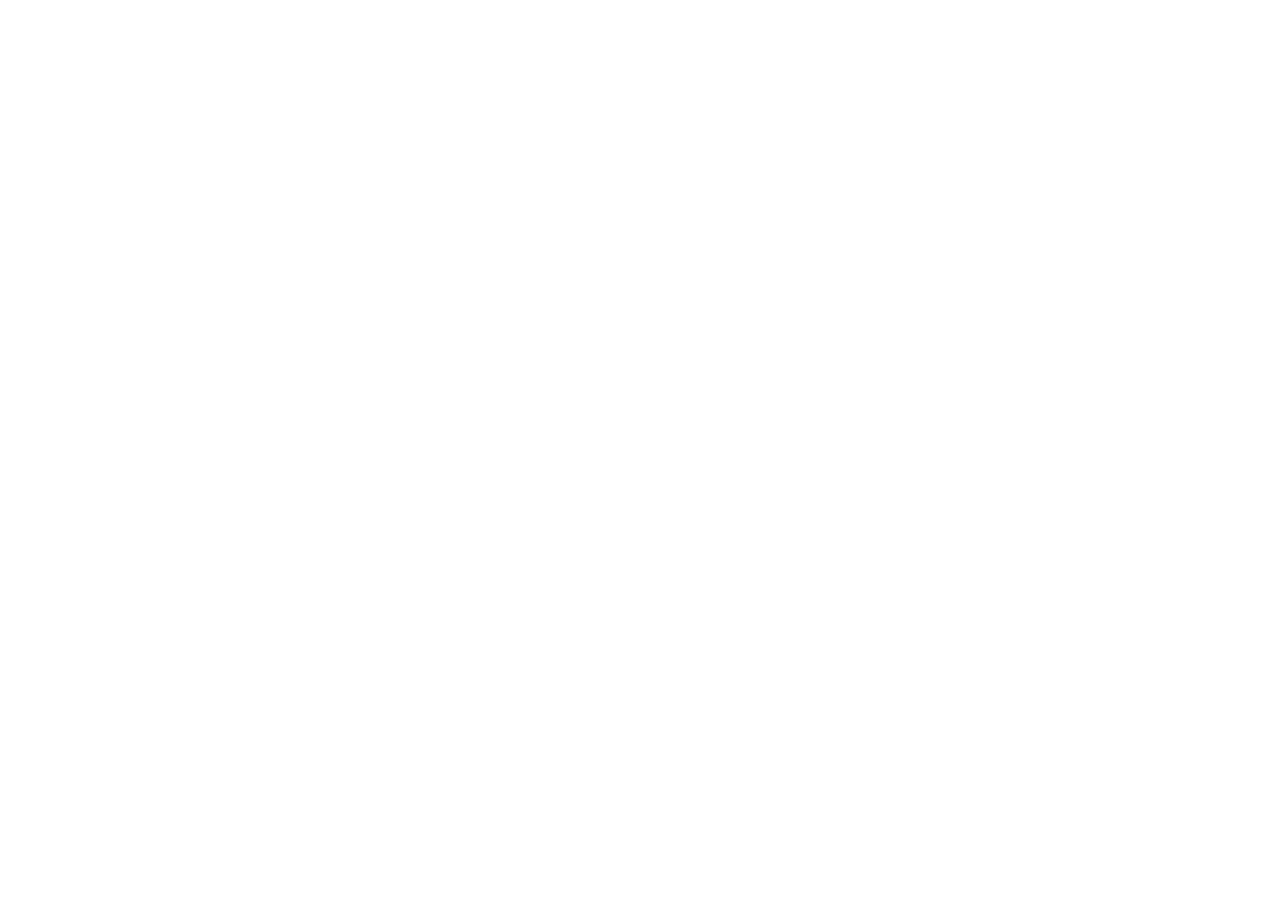
==== songbird/assets/pages/quiz.html @ 76f4af91 "feat: add structure start page.html, styles, popup" ====
<!DOCTYPE html>
<html lang="en">
  <head>
    <meta charset="UTF-8" />
    <meta http-equiv="X-UA-Compatible" content="IE=edge" />
    <meta name="viewport" content="width=device-width, initial-scale=1.0" />
    <title>SongBird-quiz</title>
  </head>
  <body></body>
</html>
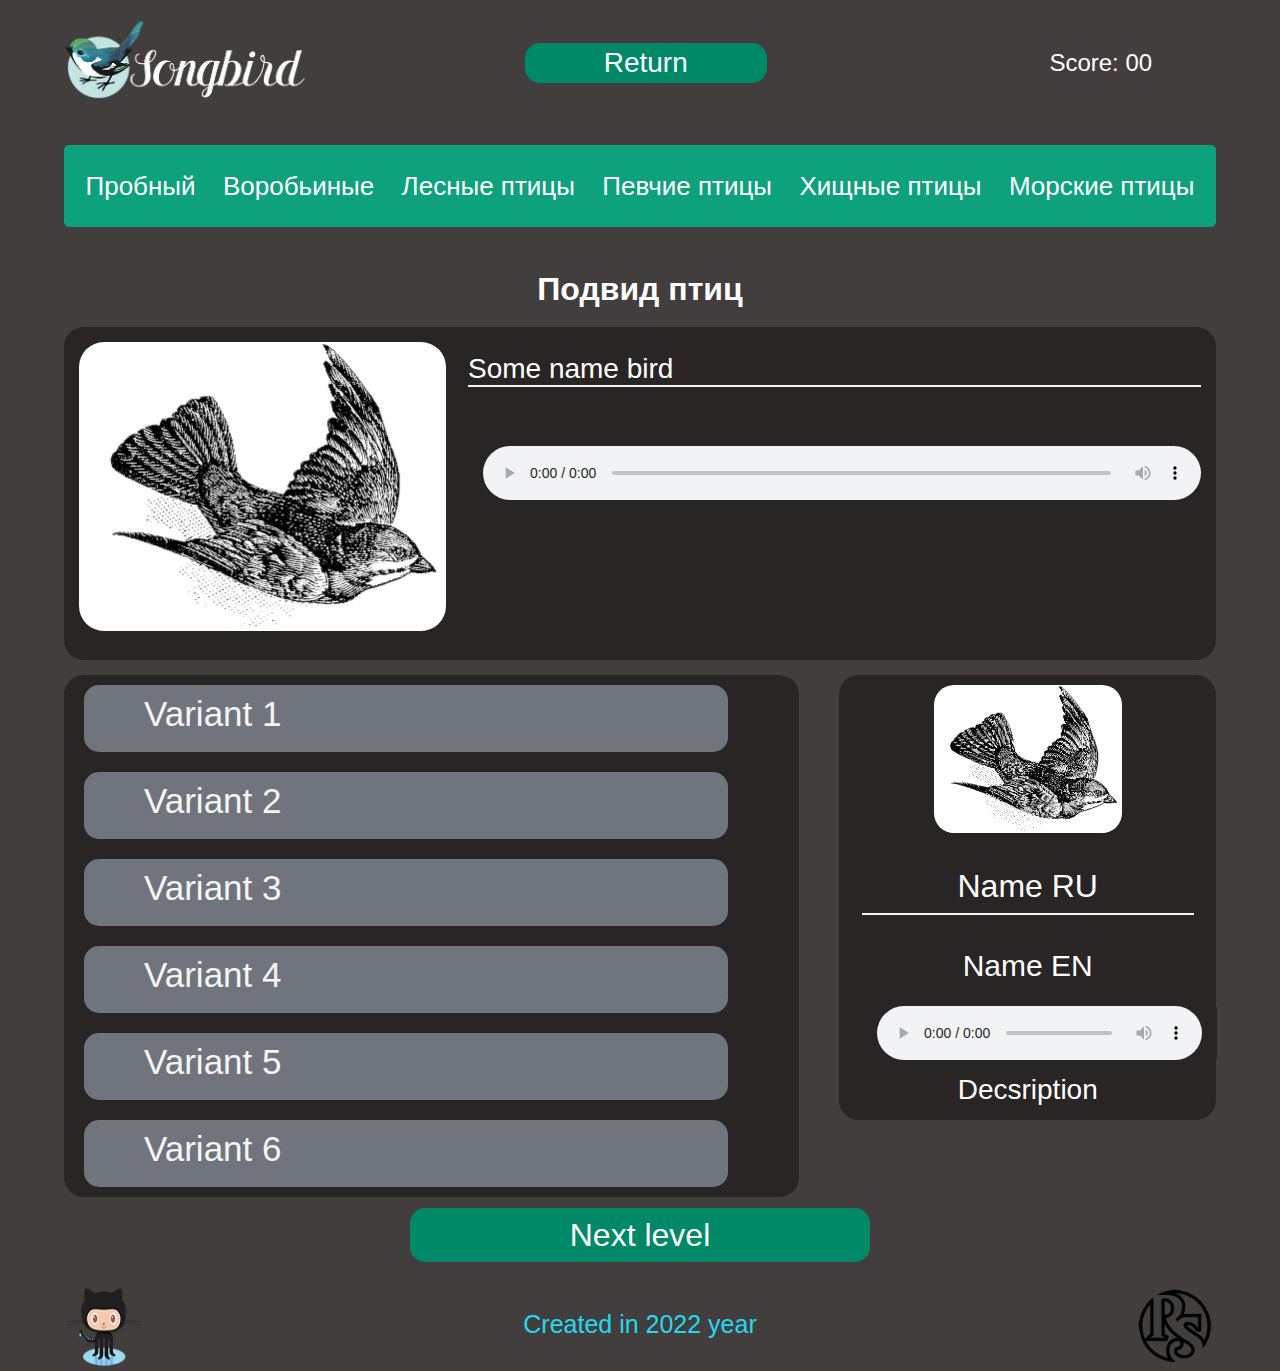
==== commit 7281e1f8: "feat: create quiz page responsive design" ====
--- a/songbird/assets/pages/quiz.html
+++ b/songbird/assets/pages/quiz.html
@@ -4,7 +4,136 @@
     <meta charset="UTF-8" />
     <meta http-equiv="X-UA-Compatible" content="IE=edge" />
     <meta name="viewport" content="width=device-width, initial-scale=1.0" />
-    <title>SongBird-quiz</title>
+    <title>Quiz page</title>
+    <link rel="stylesheet" href="./../styles/quiz.style.css" />
   </head>
-  <body></body>
+  <body class="body">
+    <header class="header">
+      <div class="wrapper header__wrapper">
+        <div class="header__logo logo">
+          <a href="./index.html" class="logo__link"
+            ><img src="../img/logo.png" alt="Song Birds" class="logo__link_img big-image" /><img
+              src="../img/logo-burger.png"
+              alt="Song Birds"
+              class="unvisible element logo__link_img-small"
+          /></a>
+        </div>
+        <div class="burger-icon"></div>
+        <div class="header__start return-start">
+          <button class="return-start__button button-green">Return</button>
+        </div>
+        <div class="header__score score">
+          <div class="score__content">Score: <span class="score__content_value">00</span></div>
+        </div>
+      </div>
+    </header>
+    <nav class="bird-type visible-nav">
+      <div class="wrapper bird-type_wrapper">
+        <ul class="bird-type__list bird-list">
+          <li class="bird-list__link bird-list__link_active" type-bird="train">Пробный</li>
+          <li class="bird-list__link" type-bird="sparrow">Воробьиные</li>
+          <li class="bird-list__link" type-bird="wild-birds">Лесные птицы</li>
+          <li class="bird-list__link" type-bird="vocal-birds">Певчие птицы</li>
+          <li class="bird-list__link" type-bird="predator-birds">Хищные птицы</li>
+          <li class="bird-list__link" type-bird="sea-birds">Морские птицы</li>
+        </ul>
+      </div>
+    </nav>
+    <div class="burger-menu show-on-click">
+      <div class="burger-menu__header">Выберите тип птиц</div>
+      <div class="burger-menu_close"><img src="../img/close-icon.png" alt="close menu burger" class="burger-menu_close-img" /></div>
+      <ul class="burger-menu__list">
+        <li class="burger-menu__link burger-menu__link_active" type-bird="train">Пробный</li>
+        <li class="burger-menu__link" type-bird="sparrow">Воробьиные</li>
+        <li class="burger-menu__link" type-bird="wild-birds">Лесные птицы</li>
+        <li class="burger-menu__link" type-bird="vocal-birds">Певчие птицы</li>
+        <li class="burger-menu__link" type-bird="predator-birds">Хищные птицы</li>
+        <li class="burger-menu__link" type-bird="sea-birds">Морские птицы</li>
+      </ul>
+    </div>
+    <main class="quiz">
+      <div class="wrapper quiz__wrapper">
+        <h1 class="quiz__title">Подвид птиц</h1>
+        <div class="quiz__content">
+          <div class="quiz__content__question question">
+            <div class="question__img"><img src="../img/BG-bird.jpg" alt="unknown bird" class="question__img_bg" /></div>
+            <div class="question__info">
+              <div class="question__answer">Some name bird</div>
+              <div class="question__player">
+                <audio controls class="question__player__audio audio-player">
+                  <source src="https://www.xeno-canto.org/sounds/uploaded/BLMSIUFTFU/XC512582-190604_1087_Grus_tok.mp3" type="audio/mpeg" />
+                  <div class="audio-player__control"></div>
+                  <div class="audio-player__play-status"></div>
+                  <div class="audio-player__volume"></div>
+                </audio>
+              </div>
+            </div>
+          </div>
+          <div class="quiz__content__box quiz-box">
+            <div class="quiz-box__variants answers-list">
+              <div class="answers-list__item list__radio">
+                <input id="bird1" type="radio" class="list__radio_input" name="variant1" value="select1" />
+                <label for="bird1" class="list__radio_label">Variant 1</label>
+              </div>
+              <div class="answers-list__item list__radio">
+                <input id="bird2" type="radio" class="list__radio_input" name="variant2" value="select2" />
+                <label for="bird2" class="list__radio_label">Variant 2</label>
+              </div>
+              <div class="answers-list__item list__radio">
+                <input id="bird3" type="radio" class="list__radio_input" name="variant3" value="select3" />
+                <label for="bird3" class="list__radio_label">Variant 3</label>
+              </div>
+              <div class="answers-list__item list__radio">
+                <input id="bird4" type="radio" class="list__radio_input" name="variant4" value="select4" />
+                <label for="bird4" class="list__radio_label">Variant 4</label>
+              </div>
+              <div class="answers-list__item list__radio">
+                <input id="bird5" type="radio" class="list__radio_input" name="variant5" value="select5" />
+                <label for="bird5" class="list__radio_label">Variant 5</label>
+              </div>
+              <div class="answers-list__item list__radio">
+                <input id="bird6" type="radio" class="list__radio_input" name="variant6" value="select" />
+                <label for="bird6" class="list__radio_label">Variant 6</label>
+              </div>
+            </div>
+            <div class="quiz-box__info bird-info">
+              <div class="bird-info__picture"><img src="../img/BG-bird.jpg" alt="Some bird" class="bird-info__picture_img" /></div>
+              <div class="bird-info__box answer_info">
+                <p class="answer-info__name name_ru">Name RU</p>
+                <p class="answer-info__name name_en">Name EN</p>
+                <div class="answer-info__player player-container">
+                  <audio controls class="answer-imfo__player__audio audio-player">
+                    <source src="https://www.xeno-canto.org/sounds/uploaded/BLMSIUFTFU/XC512582-190604_1087_Grus_tok.mp3" type="audio/mpeg" />
+                    <div class="audio-player__control"></div>
+                    <div class="audio-player__play-status"></div>
+                    <div class="audio-player__volume"></div>
+                  </audio>
+                </div>
+              </div>
+              <div class="bird-info__description">Decsription</div>
+            </div>
+          </div>
+          <div class="next__question">
+            <button class="next__question_button button-green">Next level</button>
+          </div>
+        </div>
+      </div>
+    </main>
+    <footer class="footer">
+      <div class="wrapper footer-wrapper">
+        <div class="footer__author author-repo">
+          <a href="https://github.com/SergikEnergy" class="author-repo__link"
+            ><img src="../img/GHlogo.png" alt="github account link" class="author-repo__img"
+          /></a>
+        </div>
+        <div class="footer__date"><span class="footer__date_content">Created in 2022 year</span></div>
+        <div class="footer__course">
+          <a href="https://rs.school/js/" class="footer__course__link"
+            ><img src="./../img/RS-logo.png" alt="github account link" class="footer__course__img"
+          /></a>
+        </div>
+      </div>
+    </footer>
+    <script src="./../scripts/quiz.js" type="module"></script>
+  </body>
 </html>
--- a/songbird/assets/styles/quiz.style.css
+++ b/songbird/assets/styles/quiz.style.css
@@ -0,0 +1,662 @@
+html {
+  font-size: 10px;
+  font-family: Verdana, Tahoma, sans-serif;
+  box-sizing: border-box;
+}
+
+.body {
+  padding-top: 20px;
+  font-size: 1.8rem;
+  position: relative;
+  line-height: 2rem;
+  margin: auto;
+  max-width: 1920px;
+  width: 100%;
+  background-color: rgb(66, 62, 62);
+}
+.wrapper {
+  width: 90%;
+  margin: 0 auto;
+}
+/*header style start*/
+.header__wrapper {
+  display: flex;
+  align-items: center;
+  justify-content: space-between;
+  margin-bottom: 3%;
+}
+.logo {
+  width: 30%;
+}
+.logo__link {
+  display: block;
+}
+.logo__link_img {
+  max-width: 560px;
+  width: 70%;
+  height: 20%;
+  cursor: pointer;
+}
+.logo__link_img-small {
+  display: none;
+  width: 50px;
+  height: 50px;
+  padding-top: 10px;
+}
+.return-start {
+  width: 30%;
+  justify-items: center;
+  /* background-color: #008966; */
+}
+.return-start__button {
+  width: 70%;
+}
+.button-green {
+  margin: auto;
+  min-height: 40px;
+  background-color: #008966;
+  border: none;
+  border-radius: 15px;
+  font-size: 2.8rem;
+  line-height: 3rem;
+  color: white;
+  cursor: pointer;
+  transition: all 0.3 ease-in-out;
+}
+.button-green:focus,
+.button-green:hover {
+  color: rgba(226, 240, 29, 0.8);
+  transform: scale(1.03);
+}
+.header__score {
+  width: 20%;
+}
+/*header style end*/
+/*navigation birds type style start*/
+.score__content {
+  font-size: 2.4rem;
+  line-height: 2.6rem;
+  color: white;
+  text-align: center;
+  white-space: nowrap;
+}
+.bird-type_wrapper {
+  background-color: rgba(0, 188, 140, 0.8);
+  border-radius: 5px;
+}
+.bird-list {
+  padding: 20px 0 20px 0;
+  margin-left: 1%;
+  margin-right: 1%;
+}
+
+.bird-type__list {
+  display: flex;
+  justify-content: space-between;
+  align-items: center;
+}
+
+.bird-list__link {
+  list-style-type: none;
+  padding: 0;
+  margin: 0;
+  text-align: center;
+  color: white;
+  font-size: 2.6rem;
+  line-height: 3.2rem;
+  padding: 5px 10px;
+  transition: all 0.3 ease-in-out;
+}
+.bird-list__link:hover,
+.bird-list__link:focus {
+  background-color: rgba(0, 188, 140, 1);
+  cursor: pointer;
+  color: rgba(226, 240, 29, 0.8);
+  transform: scale(1.03);
+}
+/*navigation birds type style end*/
+/*main content styles start*/
+.quiz__wrapper {
+  display: flex;
+  flex-direction: column;
+  justify-content: center;
+  align-items: center;
+  padding: 5px;
+}
+.quiz__title {
+  /* align-self: center; */
+  font-size: 3.2rem;
+  line-height: 3.4rem;
+  color: white;
+  padding: 0 10px;
+}
+.quiz__content {
+  color: white;
+  width: 100%;
+}
+.question {
+  display: flex;
+  align-items: center;
+  justify-content: space-between;
+  background-color: rgb(41, 37, 37);
+  padding: 15px;
+  border-radius: 20px;
+  margin-bottom: 15px;
+}
+.question__img {
+  width: 50%;
+  margin-bottom: 10px;
+}
+
+.question__img_bg {
+  width: 100%;
+  border-radius: 25px;
+}
+.question__info {
+  display: flex;
+  flex-direction: column;
+  flex-grow: 1;
+  width: 100%;
+  margin-left: 2%;
+  align-self: flex-start;
+  padding-top: 1%;
+}
+.question__answer {
+  font-size: 2.8rem;
+  line-height: 3.2rem;
+  border-bottom: 2px solid whitesmoke;
+  margin-bottom: 6%;
+}
+.question__player {
+  width: 100%;
+}
+.quiz-box {
+  display: flex;
+  justify-content: space-between;
+  align-items: flex-start;
+}
+.quiz-box__variants {
+  width: 95%;
+  background-color: rgb(41, 37, 37);
+  display: flex;
+  flex-direction: column;
+  align-items: flex-start;
+  border-radius: 20px;
+  margin-right: 40px;
+  padding-left: 20px;
+}
+.answers-list__item {
+  display: inline-flex;
+  width: 90%;
+  color: whitesmoke;
+  font-size: 3.5rem;
+  line-height: 3.7rem;
+  transition: all 0.2s ease-in-out;
+}
+.list__radio_label:hover,
+.list__radio_label:focus,
+.list__radio_label:target {
+  cursor: pointer;
+  background-color: rgba(142, 150, 161, 0.9);
+  color: rgb(238, 188, 188);
+  border-radius: 20px;
+}
+.list__radio_label:active {
+  color: #9ce920;
+}
+
+/*custom style for radio input start*/
+.list__radio_input {
+  position: absolute;
+  z-index: -1;
+  opacity: 0;
+}
+.list__radio_label {
+  display: inline-block;
+  align-items: center;
+  user-select: none;
+  cursor: pointer;
+  width: 100%;
+  height: 100%;
+  padding: 10px 10px 20px 60px;
+  background-color: rgba(142, 150, 161, 0.7);
+  margin: 10px 0;
+  border-radius: 15px;
+  transition: all 0.3s ease;
+}
+.wrong_answer:checked + .list__radio_label {
+  background-color: rgba(207, 33, 33, 0.9);
+}
+.right_answer:checked + .list__radio_label {
+  background-color: rgba(33, 207, 47, 0.9);
+}
+.list__radio_input:disabled + .list__radio_label {
+  color: rgb(136, 134, 134);
+}
+/*custom style for radio input end*/
+.bird-info {
+  background-color: rgb(41, 37, 37);
+  border-radius: 20px;
+  width: 50%;
+  min-height: 300px;
+  display: flex;
+  flex-direction: column;
+  align-items: center;
+  justify-content: center;
+}
+.bird-info__picture {
+  padding-top: 10px;
+  width: 50%;
+}
+.bird-info__picture_img {
+  display: inline-block;
+  width: 100%;
+  border-radius: 20px;
+}
+.answer_info {
+  display: flex;
+  flex-direction: column;
+  justify-content: flex-start;
+  align-items: center;
+  width: 98%;
+}
+.name_ru {
+  width: 90%;
+  text-align: center;
+  font-size: 3.2rem;
+  line-height: 3.4rem;
+  color: white;
+  border-bottom: 2px solid whitesmoke;
+  padding-bottom: 10px;
+  margin-bottom: 5px;
+}
+.name_en {
+  width: 90%;
+  text-align: center;
+  font-size: 3rem;
+  line-height: 3.1rem;
+  color: white;
+  margin-bottom: 10px;
+}
+.player-container {
+  width: 90%;
+  border-radius: 20px;
+}
+.bird-info__description {
+  width: 100%;
+  text-align: center;
+  font-size: 2.8rem;
+  line-height: 3rem;
+  color: white;
+  padding-bottom: 15px;
+}
+.next__question {
+  margin-top: 1%;
+  text-align: center;
+}
+.next__question_button {
+  width: 40%;
+  display: inline-block;
+  padding: 10px 0 10px 0;
+  font-size: 3.2rem;
+  line-height: 3.4rem;
+  margin-bottom: 20px;
+}
+
+/*audioplayer styles start*/
+.audio-player {
+  display: flex;
+  align-items: center;
+  justify-content: space-between;
+  background-color: rgb(41, 37, 37);
+  width: 98%;
+  padding: 15px;
+  border-radius: 20px;
+}
+
+.play-pause_icon {
+  display: inline-block;
+}
+
+.audio-control__icons {
+  width: 35px;
+  height: 35px;
+  margin-right: 2%;
+}
+.hidden-icon {
+  display: none;
+}
+.audio-player__control_volume {
+  width: 30%;
+  display: flex;
+  justify-content: space-between;
+  align-items: center;
+}
+.volume-icon {
+  border-radius: 10px;
+  background-color: transparent;
+  display: inline-block;
+}
+
+.audio-player__control_icon {
+  background: transparent;
+  width: 40px;
+  height: 40px;
+  cursor: pointer;
+  border: none;
+  display: inline-block;
+  margin-right: 2%;
+}
+.audio-player__play-status {
+  margin-left: 4%;
+  margin-right: 4%;
+  width: 80%;
+  height: 6px;
+  border-radius: 3px;
+  background-color: rgba(114, 26, 104, 0.6);
+  margin-bottom: 10px;
+  position: relative;
+  color: rgb(226, 224, 224);
+}
+.current-time {
+  position: absolute;
+  top: 8px;
+  left: 5px;
+}
+.duration-time {
+  position: absolute;
+  top: 8px;
+  right: 5px;
+}
+.audio-player__play-status_current {
+  position: absolute;
+  top: 0;
+  left: 0;
+  width: 3%;
+  height: 6px;
+  background-color: rgba(236, 42, 214, 0.9);
+  border-radius: 2px;
+}
+.audio-player__volume {
+  appearance: none;
+  width: 60%;
+  height: 7px;
+  outline: none;
+  border: none;
+  border-radius: 2px;
+}
+.audio-player__volume::-webkit-slider-runnable-track {
+  appearance: none;
+  height: 7px;
+  border-radius: 2px;
+  width: 40%;
+  background-color: rgba(114, 26, 104, 0.6);
+}
+.audio-player__volume::-webkit-slider-thumb {
+  background: #536266;
+  border: 1px solid black;
+  border-radius: 15px;
+  cursor: pointer;
+  width: 15px;
+  height: 15px;
+  -webkit-appearance: none;
+  margin-top: -5px;
+}
+
+/*audioplayer styles end*/
+
+/*main content styles end*/
+/*footer styles start*/
+.footer-wrapper {
+  display: flex;
+  justify-content: space-between;
+  align-items: flex-end;
+}
+.author-repo__link,
+.footer__course__link {
+  display: block;
+  cursor: pointer;
+  transition: all 0.3s ease;
+}
+.author-repo__link:hover,
+.author-repo__link:focus,
+.footer__course__link:hover,
+.footer__course__link:focus {
+  transform: scale(1.05);
+}
+.author-repo__img,
+.footer__course__img {
+  width: 80px;
+  height: 80px;
+}
+.footer__date {
+  align-self: center;
+}
+.footer__date_content {
+  display: inline-block;
+  font-size: 2.5rem;
+  line-height: 2.7rem;
+  color: rgb(37, 216, 240);
+  text-align: center;
+  padding-bottom: 10px;
+}
+/*footer styles end*/
+/*burger menu styles start*/
+.burger-icon {
+  display: none;
+  position: relative;
+  left: -15%;
+  width: 30px;
+  height: 5px;
+  background-color: #008966;
+  cursor: pointer;
+}
+.burger-icon:before {
+  position: absolute;
+  content: "";
+  width: 30px;
+  height: 5px;
+  background-color: #008966;
+  top: -10px;
+}
+.burger-icon:after {
+  position: absolute;
+  content: "";
+  width: 30px;
+  height: 5px;
+  background-color: #008966;
+  top: 10px;
+}
+.burger-menu {
+  width: 280px;
+  height: 400px;
+  background-color: rgba(255, 249, 168, 0.8);
+  border-radius: 10px;
+  position: relative;
+  left: 50%;
+  transform: translate(-50%);
+  top: 0;
+  padding: 10px;
+}
+.burger-menu__header {
+  font-size: 2.4rem;
+  line-height: 2.6rem;
+  margin-bottom: 25px;
+  margin-left: 5%;
+  color: rgb(197, 41, 245);
+}
+.burger-menu__list {
+  list-style-type: none;
+  padding: 0;
+  display: flex;
+  flex-direction: column;
+  align-items: center;
+  justify-content: flex-start;
+}
+.burger-menu__link {
+  font-size: 2.2rem;
+  line-height: 2.5rem;
+  color: rgba(56, 22, 209, 0.7);
+  padding: 10px 0;
+  text-align: center;
+  transition: all 0.5s ease-in-out;
+}
+.burger-menu__link:hover,
+.burger-menu__link:focus,
+.burger-menu__link:target {
+  transform: scale(1.05);
+  color: rgba(56, 22, 209, 1);
+  background-color: rgba(46, 27, 27, 0.4);
+  cursor: pointer;
+}
+.burger-menu__link_active {
+  color: rgb(133, 74, 8);
+}
+.burger-menu_close-img {
+  width: 32px;
+  height: 32px;
+  transition: all 0.3s ease;
+  transform: rotate(-90deg);
+}
+.burger-menu_close-img:hover,
+.burger-menu_close-img:focus,
+.burger-menu_close-img:target {
+  transform: rotate(0deg);
+  cursor: pointer;
+}
+.burger-menu_close {
+  position: absolute;
+  right: 13px;
+  top: 8px;
+}
+.show-on-click {
+  display: none;
+}
+
+/*burger menu styles end*/
+
+@media screen and (max-width: 1200px) {
+  .bird-info {
+    width: 75%;
+  }
+  .quiz-box__variants {
+    margin-right: 15px;
+  }
+}
+
+@media screen and (max-width: 990px) {
+  .bird-info {
+    width: 80%;
+  }
+  .quiz-box__variants {
+    margin-right: 10px;
+  }
+  .bird-info__picture {
+    width: 60%;
+  }
+  .audio-player {
+    display: flex;
+    align-items: center;
+    justify-content: space-between;
+    background-color: rgb(41, 37, 37);
+    width: 90%;
+    padding: 0px;
+  }
+}
+
+@media screen and (max-width: 950px) {
+  html {
+    font-size: 9px;
+  }
+}
+
+@media screen and (max-width: 880px) {
+  .list__radio_label {
+    width: 97%;
+    height: 100%;
+    padding: 10px 10px 20px 40px;
+  }
+  .answers-list__item {
+    color: whitesmoke;
+    font-size: 2.7rem;
+    line-height: 3rem;
+  }
+  .bird-list__link {
+    font-size: 2.2rem;
+    line-height: 2.5rem;
+    padding: 5px;
+  }
+  .quiz-box {
+    flex-wrap: wrap;
+  }
+  .bird-info {
+    width: 97%;
+    margin-top: 1%;
+  }
+  .audio-player {
+    width: 98%;
+    margin-bottom: 20px;
+  }
+}
+@media screen and (max-width: 720px) {
+  .unvisible-element,
+  .logo__link_img-small,
+  .burger-icon {
+    display: block;
+  }
+  .big-image,
+  .visible-nav {
+    display: none;
+  }
+  .author-repo__img,
+  .footer__course__img {
+    width: 50px;
+    height: 50px;
+  }
+  .footer__date_content {
+    font-size: 2rem;
+    line-height: 2rem;
+    padding-bottom: 2px;
+  }
+  .header__score {
+    width: 30%;
+  }
+}
+@media screen and (max-width: 490px) {
+  html {
+    font-size: 8px;
+  }
+  .question {
+    flex-wrap: wrap;
+    justify-content: center;
+  }
+  .question__img {
+    width: 70%;
+  }
+  .bird-info__picture {
+    width: 70%;
+  }
+  .header__wrapper {
+    display: grid;
+    grid-template-columns: repeat(2, 1fr);
+    grid-template-rows: repeat(2, 1fr);
+    gap: 10px;
+  }
+  .start-game {
+    width: 90%;
+  }
+  .burger-icon {
+    left: 76%;
+  }
+  .header__score {
+    width: 90%;
+  }
+  .score__content {
+    font-size: 2rem;
+    line-height: 2.2rem;
+    text-align: right;
+  }
+  .return-start {
+    width: 100%;
+  }
+}
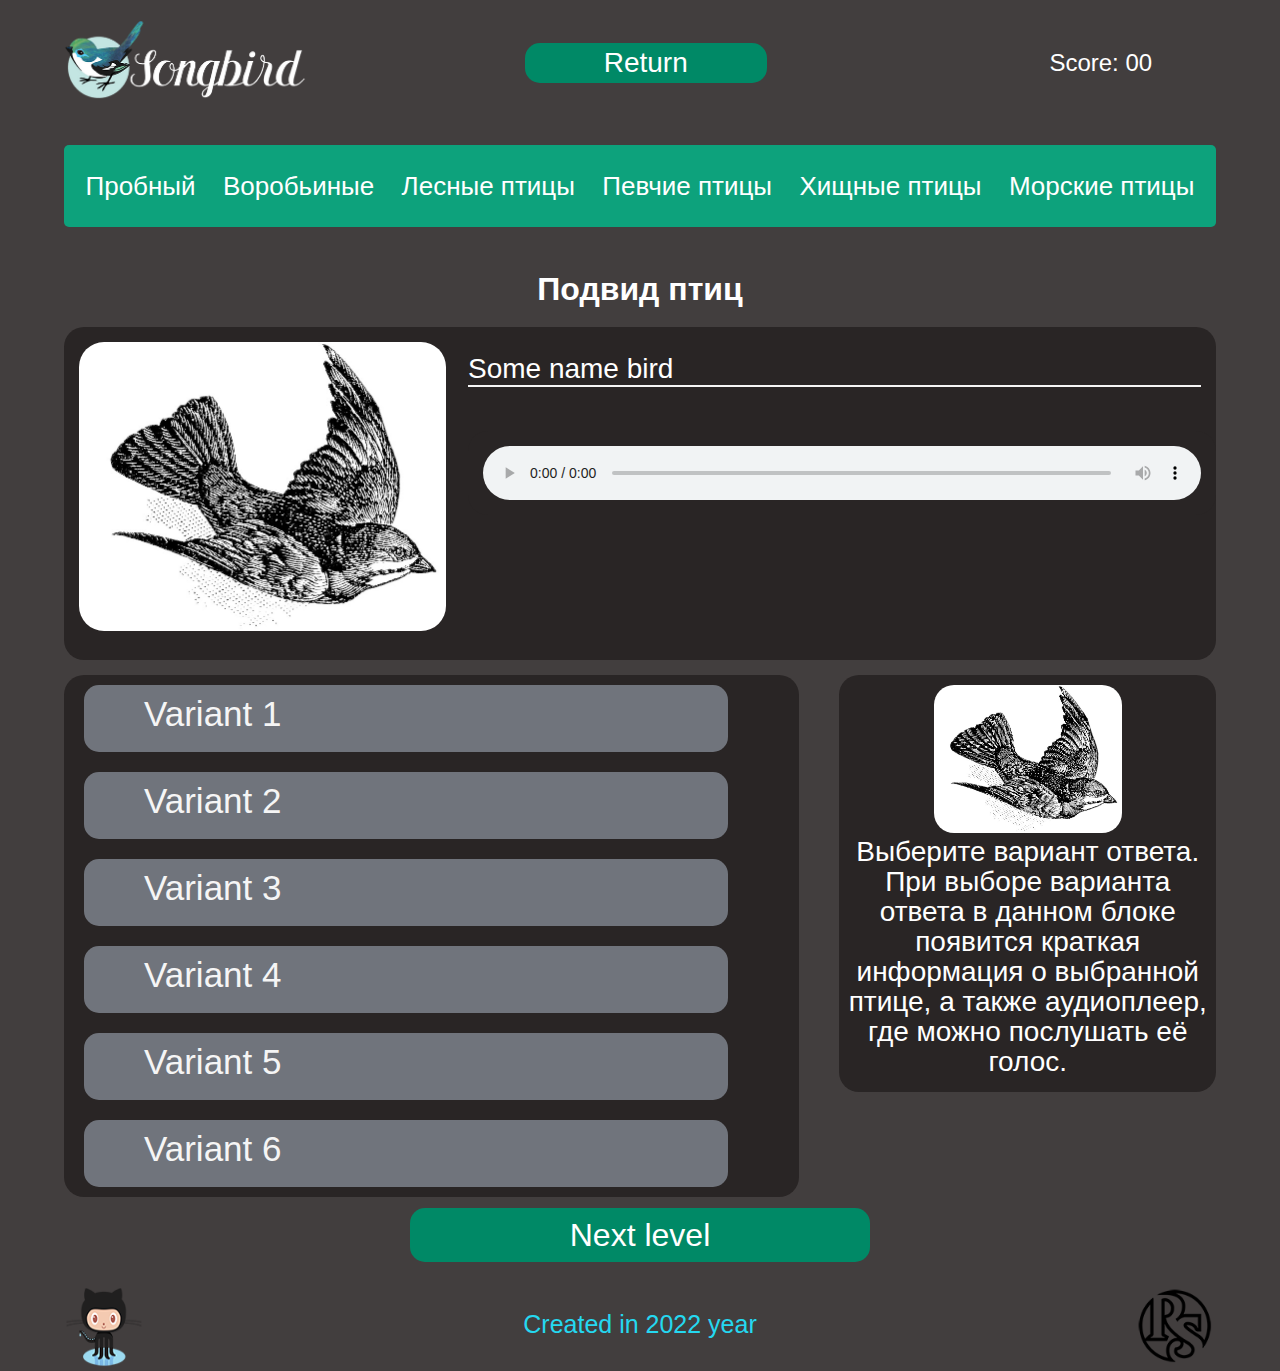
==== commit 0b69d809: "fix: add burger menu and hundler in start and quiz pages" ====
--- a/songbird/assets/pages/quiz.html
+++ b/songbird/assets/pages/quiz.html
@@ -39,18 +39,6 @@
         </ul>
       </div>
     </nav>
-    <div class="burger-menu show-on-click">
-      <div class="burger-menu__header">Выберите тип птиц</div>
-      <div class="burger-menu_close"><img src="../img/close-icon.png" alt="close menu burger" class="burger-menu_close-img" /></div>
-      <ul class="burger-menu__list">
-        <li class="burger-menu__link burger-menu__link_active" type-bird="train">Пробный</li>
-        <li class="burger-menu__link" type-bird="sparrow">Воробьиные</li>
-        <li class="burger-menu__link" type-bird="wild-birds">Лесные птицы</li>
-        <li class="burger-menu__link" type-bird="vocal-birds">Певчие птицы</li>
-        <li class="burger-menu__link" type-bird="predator-birds">Хищные птицы</li>
-        <li class="burger-menu__link" type-bird="sea-birds">Морские птицы</li>
-      </ul>
-    </div>
     <main class="quiz">
       <div class="wrapper quiz__wrapper">
         <h1 class="quiz__title">Подвид птиц</h1>
@@ -98,7 +86,7 @@
             </div>
             <div class="quiz-box__info bird-info">
               <div class="bird-info__picture"><img src="../img/BG-bird.jpg" alt="Some bird" class="bird-info__picture_img" /></div>
-              <div class="bird-info__box answer_info">
+              <div class="bird-info__box answer_info hidden-info">
                 <p class="answer-info__name name_ru">Name RU</p>
                 <p class="answer-info__name name_en">Name EN</p>
                 <div class="answer-info__player player-container">
@@ -110,7 +98,12 @@
                   </audio>
                 </div>
               </div>
-              <div class="bird-info__description">Decsription</div>
+              <div class="bird-info__description">
+                <span class="default-description"
+                  >Выберите вариант ответа. При выборе варианта ответа в данном блоке появится краткая информация о выбранной птице, а также
+                  аудиоплеер, где можно послушать её голос.
+                </span>
+              </div>
             </div>
           </div>
           <div class="next__question">
@@ -134,6 +127,20 @@
         </div>
       </div>
     </footer>
+    <div class="popup popup_hidden">
+      <div class="burger-menu show-on-click">
+        <div class="burger-menu__header">Выберите тип птиц</div>
+        <div class="burger-menu_close"><img src="./../img/close-icon.png" alt="close menu burger" class="burger-menu_close-img" /></div>
+        <ul class="burger-menu__list">
+          <li class="burger-menu__link burger-menu__link_active" type-bird="train">Пробный</li>
+          <li class="burger-menu__link" type-bird="sparrow">Воробьиные</li>
+          <li class="burger-menu__link" type-bird="wild-birds">Лесные птицы</li>
+          <li class="burger-menu__link" type-bird="vocal-birds">Певчие птицы</li>
+          <li class="burger-menu__link" type-bird="predator-birds">Хищные птицы</li>
+          <li class="burger-menu__link" type-bird="sea-birds">Морские птицы</li>
+        </ul>
+      </div>
+    </div>
     <script src="./../scripts/quiz.js" type="module"></script>
   </body>
 </html>
--- a/songbird/assets/styles/quiz.style.css
+++ b/songbird/assets/styles/quiz.style.css
@@ -323,7 +323,8 @@
   height: 35px;
   margin-right: 2%;
 }
-.hidden-icon {
+.hidden-icon,
+.hidden-info {
   display: none;
 }
 .audio-player__control_volume {
@@ -441,11 +442,25 @@
   padding-bottom: 10px;
 }
 /*footer styles end*/
+.popup {
+  position: absolute;
+  top: 0;
+  left: 0;
+  bottom: 0;
+  right: 0;
+  background-color: rgba(168, 200, 247, 0.6);
+}
+.popup_hidden,
+.show-on-click {
+  transition: all 0.3s easy;
+  transform: translateY(-500%);
+  overflow: hidden;
+}
 /*burger menu styles start*/
 .burger-icon {
   display: none;
   position: relative;
-  left: -15%;
+  left: -10%;
   width: 30px;
   height: 5px;
   background-color: #008966;
@@ -475,7 +490,7 @@
   position: relative;
   left: 50%;
   transform: translate(-50%);
-  top: 0;
+  top: 10%;
   padding: 10px;
 }
 .burger-menu__header {
@@ -528,9 +543,6 @@
   position: absolute;
   right: 13px;
   top: 8px;
-}
-.show-on-click {
-  display: none;
 }
 
 /*burger menu styles end*/
@@ -599,7 +611,6 @@
   }
 }
 @media screen and (max-width: 720px) {
-  .unvisible-element,
   .logo__link_img-small,
   .burger-icon {
     display: block;
@@ -607,6 +618,10 @@
   .big-image,
   .visible-nav {
     display: none;
+  }
+  .logo {
+    width: 15%;
+    margin-right: 15%;
   }
   .author-repo__img,
   .footer__course__img {
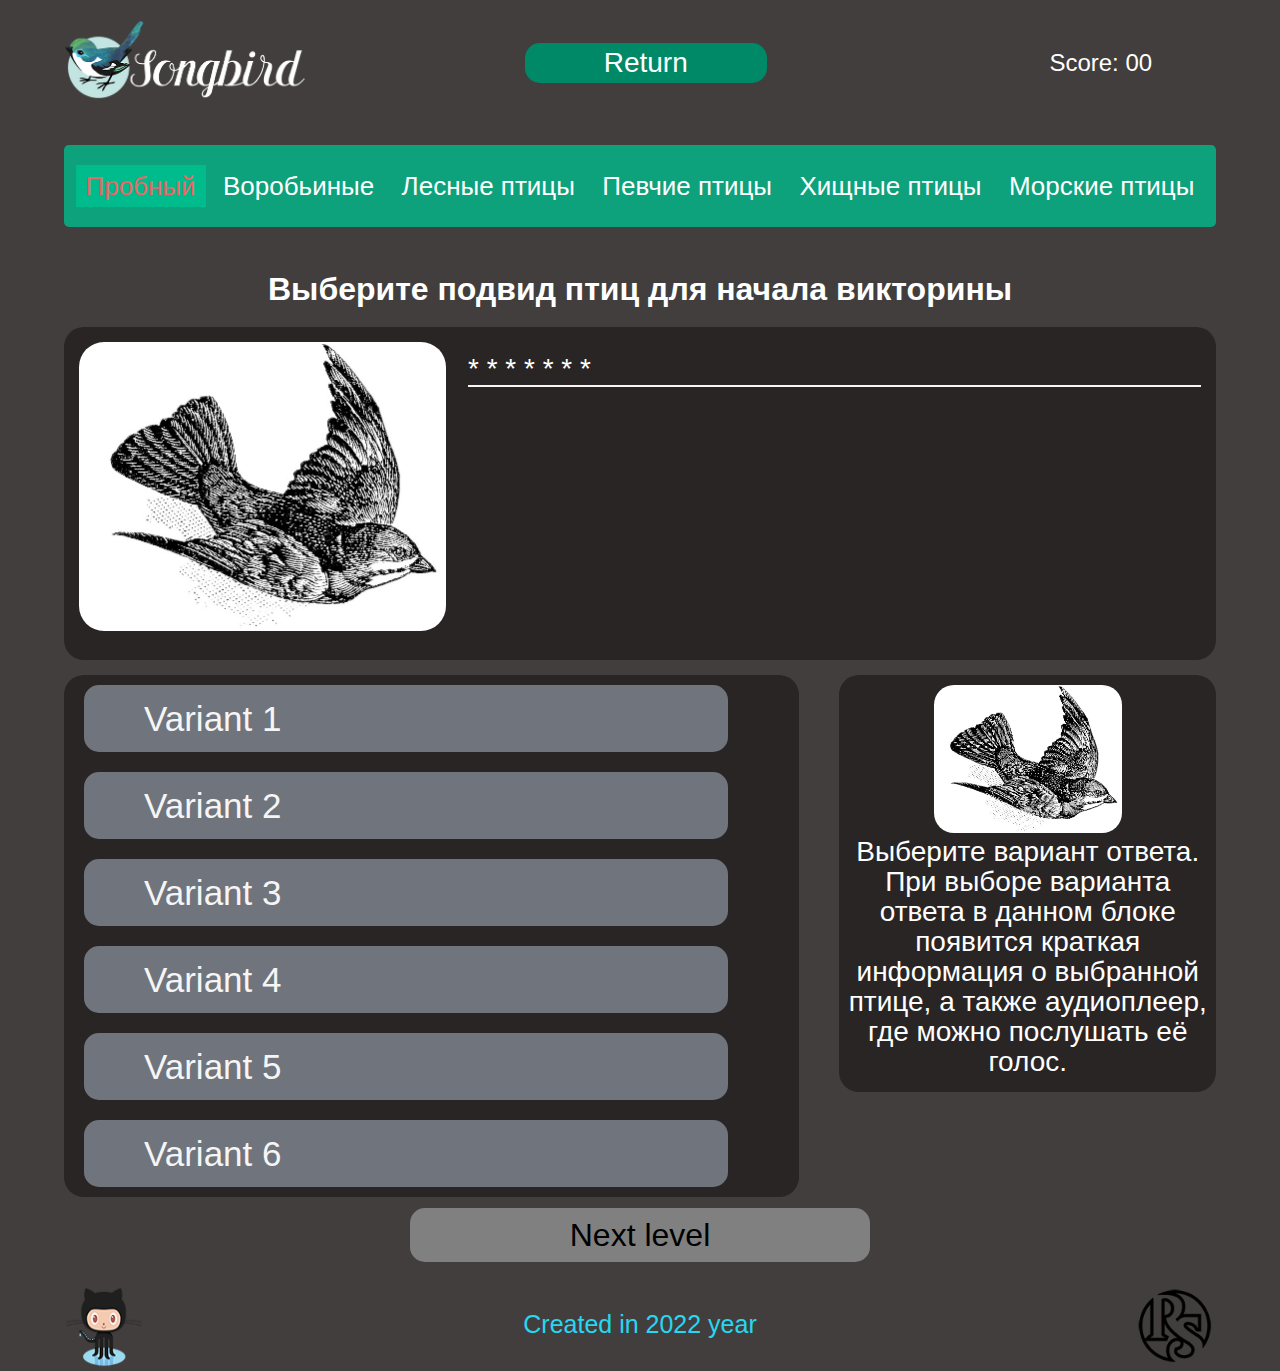
==== commit a0d4b9e7: "feat: add quiz page interactive without score" ====
--- a/songbird/assets/pages/quiz.html
+++ b/songbird/assets/pages/quiz.html
@@ -41,19 +41,19 @@
     </nav>
     <main class="quiz">
       <div class="wrapper quiz__wrapper">
-        <h1 class="quiz__title">Подвид птиц</h1>
+        <h1 class="quiz__title">Выберите подвид птиц для начала викторины</h1>
         <div class="quiz__content">
           <div class="quiz__content__question question">
             <div class="question__img"><img src="../img/BG-bird.jpg" alt="unknown bird" class="question__img_bg" /></div>
             <div class="question__info">
-              <div class="question__answer">Some name bird</div>
+              <div class="question__answer">* * * * * * *</div>
               <div class="question__player">
-                <audio controls class="question__player__audio audio-player">
+                <!-- <audio controls class="question__player__audio audio-player">
                   <source src="https://www.xeno-canto.org/sounds/uploaded/BLMSIUFTFU/XC512582-190604_1087_Grus_tok.mp3" type="audio/mpeg" />
                   <div class="audio-player__control"></div>
                   <div class="audio-player__play-status"></div>
                   <div class="audio-player__volume"></div>
-                </audio>
+                </audio> -->
               </div>
             </div>
           </div>
@@ -90,12 +90,12 @@
                 <p class="answer-info__name name_ru">Name RU</p>
                 <p class="answer-info__name name_en">Name EN</p>
                 <div class="answer-info__player player-container">
-                  <audio controls class="answer-imfo__player__audio audio-player">
+                  <!-- <audio controls class="answer-info__player__audio audio-player">
                     <source src="https://www.xeno-canto.org/sounds/uploaded/BLMSIUFTFU/XC512582-190604_1087_Grus_tok.mp3" type="audio/mpeg" />
                     <div class="audio-player__control"></div>
                     <div class="audio-player__play-status"></div>
                     <div class="audio-player__volume"></div>
-                  </audio>
+                  </audio> -->
                 </div>
               </div>
               <div class="bird-info__description">
@@ -107,7 +107,7 @@
             </div>
           </div>
           <div class="next__question">
-            <button class="next__question_button button-green">Next level</button>
+            <button class="next__question_button button-green button_disabled">Next level</button>
           </div>
         </div>
       </div>
--- a/songbird/assets/styles/quiz.style.css
+++ b/songbird/assets/styles/quiz.style.css
@@ -114,6 +114,10 @@
   color: rgba(226, 240, 29, 0.8);
   transform: scale(1.03);
 }
+.bird-list__link_active {
+  color: rgb(233, 103, 103);
+  background-color: rgba(0, 188, 140, 1);
+}
 /*navigation birds type style end*/
 /*main content styles start*/
 .quiz__wrapper {
@@ -218,7 +222,7 @@
   cursor: pointer;
   width: 100%;
   height: 100%;
-  padding: 10px 10px 20px 60px;
+  padding: 15px 10px 15px 60px;
   background-color: rgba(142, 150, 161, 0.7);
   margin: 10px 0;
   border-radius: 15px;
@@ -302,7 +306,11 @@
   line-height: 3.4rem;
   margin-bottom: 20px;
 }
-
+.button_disabled {
+  color: black;
+  background-color: gray;
+  cursor: none;
+}
 /*audioplayer styles start*/
 .audio-player {
   display: flex;
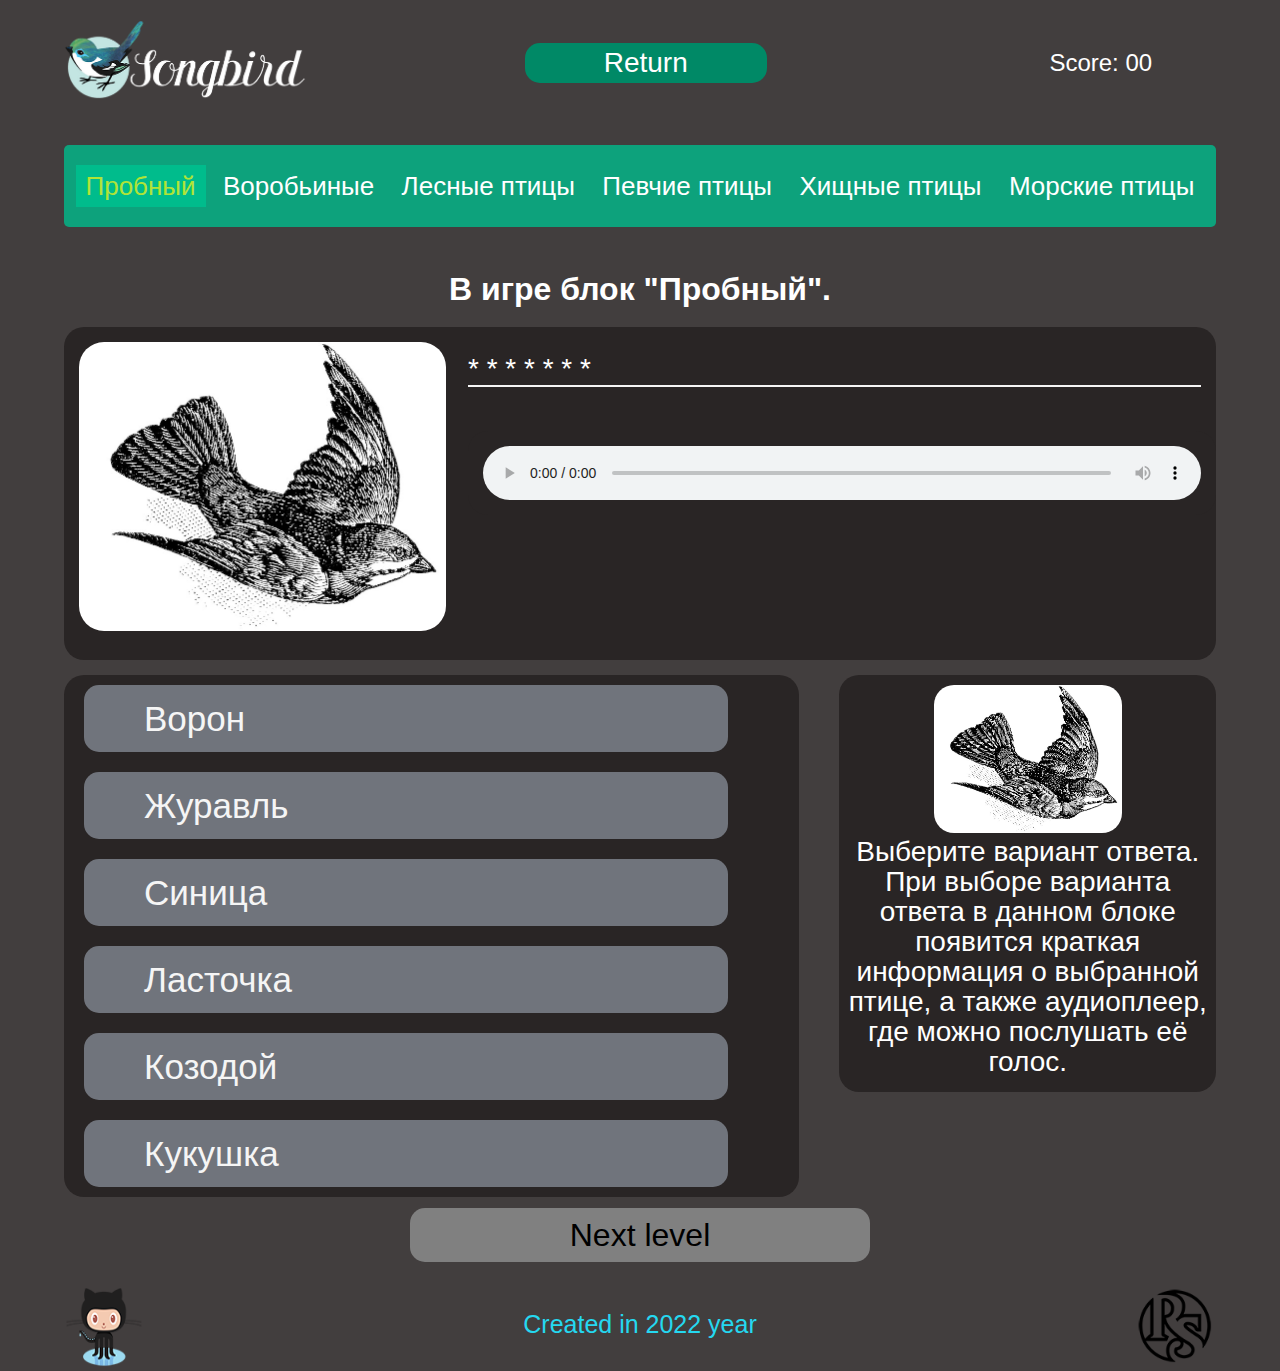
==== commit 963a9b8e: "fix: fix bugs with multiple answer" ====
--- a/songbird/assets/pages/quiz.html
+++ b/songbird/assets/pages/quiz.html
@@ -11,14 +11,14 @@
     <header class="header">
       <div class="wrapper header__wrapper">
         <div class="header__logo logo">
-          <a href="./index.html" class="logo__link"
+          <a href="../../index.html" class="logo__link"
             ><img src="../img/logo.png" alt="Song Birds" class="logo__link_img big-image" /><img
               src="../img/logo-burger.png"
               alt="Song Birds"
               class="unvisible element logo__link_img-small"
           /></a>
         </div>
-        <div class="burger-icon"></div>
+        <!-- <div class="burger-icon"></div> -->
         <div class="header__start return-start">
           <button class="return-start__button button-green">Return</button>
         </div>
@@ -27,7 +27,7 @@
         </div>
       </div>
     </header>
-    <nav class="bird-type visible-nav">
+    <nav class="bird-type">
       <div class="wrapper bird-type_wrapper">
         <ul class="bird-type__list bird-list">
           <li class="bird-list__link bird-list__link_active" type-bird="train">Пробный</li>
@@ -127,7 +127,7 @@
         </div>
       </div>
     </footer>
-    <div class="popup popup_hidden">
+    <!-- <div class="popup popup_hidden">
       <div class="burger-menu show-on-click">
         <div class="burger-menu__header">Выберите тип птиц</div>
         <div class="burger-menu_close"><img src="./../img/close-icon.png" alt="close menu burger" class="burger-menu_close-img" /></div>
@@ -140,7 +140,7 @@
           <li class="burger-menu__link" type-bird="sea-birds">Морские птицы</li>
         </ul>
       </div>
-    </div>
+    </div> -->
     <script src="./../scripts/quiz.js" type="module"></script>
   </body>
 </html>
--- a/songbird/assets/styles/quiz.style.css
+++ b/songbird/assets/styles/quiz.style.css
@@ -107,15 +107,15 @@
   padding: 5px 10px;
   transition: all 0.3 ease-in-out;
 }
-.bird-list__link:hover,
+/* .bird-list__link:hover,
 .bird-list__link:focus {
   background-color: rgba(0, 188, 140, 1);
   cursor: pointer;
   color: rgba(226, 240, 29, 0.8);
   transform: scale(1.03);
-}
+} */
 .bird-list__link_active {
-  color: rgb(233, 103, 103);
+  color: rgba(226, 240, 29, 0.8);
   background-color: rgba(0, 188, 140, 1);
 }
 /*navigation birds type style end*/
@@ -450,7 +450,7 @@
   padding-bottom: 10px;
 }
 /*footer styles end*/
-.popup {
+/* .popup {
   position: absolute;
   top: 0;
   left: 0;
@@ -463,9 +463,9 @@
   transition: all 0.3s easy;
   transform: translateY(-500%);
   overflow: hidden;
-}
-/*burger menu styles start*/
-.burger-icon {
+} */
+/*burger menu styles start
+ .burger-icon {
   display: none;
   position: relative;
   left: -10%;
@@ -553,7 +553,7 @@
   top: 8px;
 }
 
-/*burger menu styles end*/
+burger menu styles end*/
 
 @media screen and (max-width: 1200px) {
   .bird-info {
@@ -602,12 +602,13 @@
     line-height: 3rem;
   }
   .bird-list__link {
-    font-size: 2.2rem;
-    line-height: 2.5rem;
-    padding: 5px;
-  }
-  .quiz-box {
+    font-size: 2.7rem;
+    line-height: 3rem;
+    padding: 10px;
+  }
+  .bird-type__list {
     flex-wrap: wrap;
+    justify-content: space-evenly;
   }
   .bird-info {
     width: 97%;
@@ -623,9 +624,11 @@
   .burger-icon {
     display: block;
   }
-  .big-image,
-  .visible-nav {
+  .big-image {
     display: none;
+  }
+  .bird-type_wrapper {
+    flex-wrap: wrap;
   }
   .logo {
     width: 15%;
